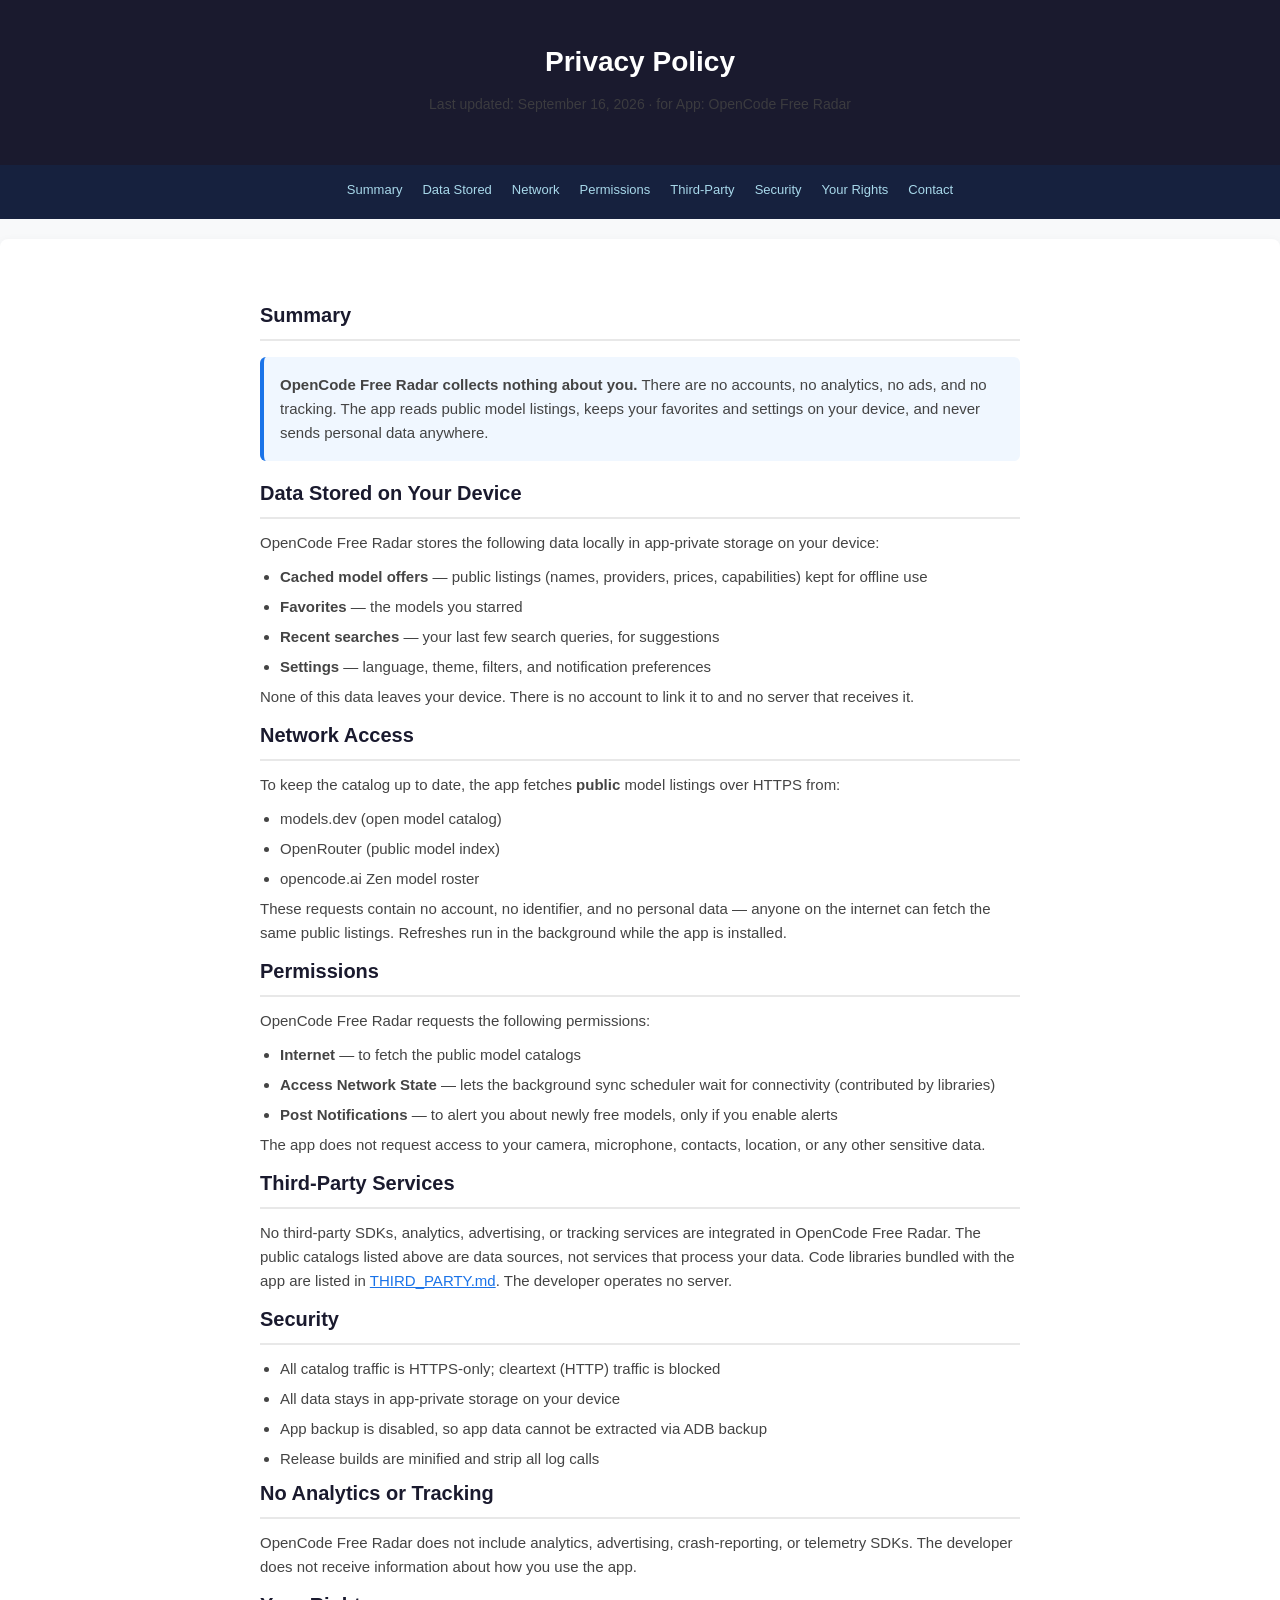
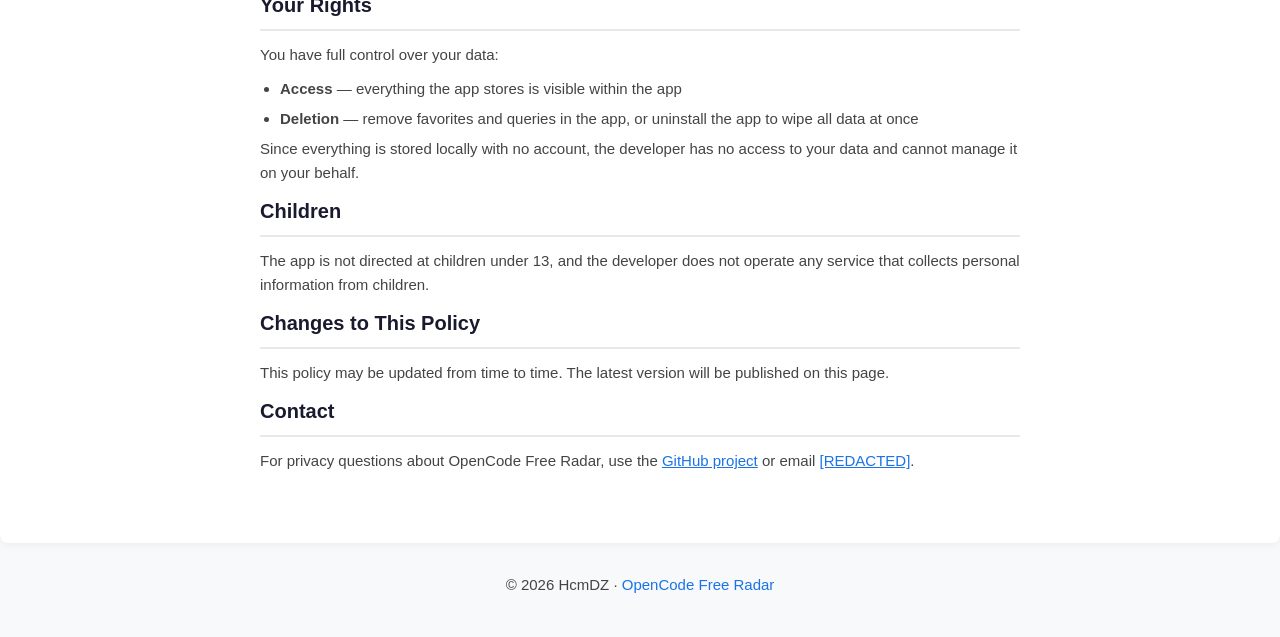
==== docs/privacy/index.html @ 8f24525a "docs(privacy): add hosted policy page and link it Policy adapted to the app: public catalogs over HT" ====
<!DOCTYPE html>
<html lang="en">
<head>
    <meta charset="UTF-8">
    <meta name="viewport" content="width=device-width, initial-scale=1.0">
    <title>Privacy Policy - OpenCode Free Radar</title>
    <style>
        * { margin: 0; padding: 0; box-sizing: border-box; }
        body { font-family: -apple-system, BlinkMacSystemFont, 'Segoe UI', Roboto, sans-serif; line-height: 1.6; color: #333; background: #f8f9fa; }
        .container { max-width: 800px; margin: 0 auto; padding: 20px; }
        header { background: #1a1a2e; color: white; padding: 40px 20px; text-align: center; }
        header h1 { font-size: 28px; margin-bottom: 8px; }
        header p { opacity: 0.8; font-size: 14px; }
        nav { background: #16213e; padding: 12px 20px; }
        nav ul { list-style: none; display: flex; gap: 20px; flex-wrap: wrap; justify-content: center; }
        nav a { color: #a8d8ea; text-decoration: none; font-size: 13px; }
        nav a:hover { color: white; }
        main { background: white; padding: 40px 30px; border-radius: 8px; margin-top: 20px; box-shadow: 0 2px 10px rgba(0,0,0,0.05); }
        h2 { color: #1a1a2e; margin: 30px 0 12px; font-size: 20px; border-bottom: 2px solid #e8e8e8; padding-bottom: 8px; }
        h2:first-child { margin-top: 0; }
        p, li { font-size: 15px; color: #444; margin-bottom: 10px; }
        ul { padding-left: 20px; }
        li { margin-bottom: 6px; }
        .highlight { background: #f0f7ff; padding: 16px; border-radius: 6px; border-left: 4px solid #1a73e8; margin: 16px 0; }
        .highlight p { margin-bottom: 0; }
        footer { text-align: center; padding: 30px; color: #888; font-size: 13px; }
        footer a { color: #1a73e8; text-decoration: none; }
        a { color: #1a73e8; }
        @media (max-width: 600px) { main { padding: 20px 16px; } header { padding: 30px 16px; } }
    </style>
</head>
<body>
    <header>
        <h1>Privacy Policy</h1>
        <p>Last updated: September 16, 2026 &middot; for App: OpenCode Free Radar</p>
    </header>
    <nav>
        <ul>
            <li><a href="#summary">Summary</a></li>
            <li><a href="#data-stored">Data Stored</a></li>
            <li><a href="#network">Network</a></li>
            <li><a href="#permissions">Permissions</a></li>
            <li><a href="#third-party">Third-Party</a></li>
            <li><a href="#security">Security</a></li>
            <li><a href="#rights">Your Rights</a></li>
            <li><a href="#contact">Contact</a></li>
        </ul>
    </nav>
    <main>
        <div class="container">
            <section id="summary">
                <h2>Summary</h2>
                <div class="highlight">
                    <p><strong>OpenCode Free Radar collects nothing about you.</strong> There are no accounts, no analytics, no ads, and no tracking. The app reads public model listings, keeps your favorites and settings on your device, and never sends personal data anywhere.</p>
                </div>
            </section>

            <section id="data-stored">
                <h2>Data Stored on Your Device</h2>
                <p>OpenCode Free Radar stores the following data locally in app-private storage on your device:</p>
                <ul>
                    <li><strong>Cached model offers</strong> &mdash; public listings (names, providers, prices, capabilities) kept for offline use</li>
                    <li><strong>Favorites</strong> &mdash; the models you starred</li>
                    <li><strong>Recent searches</strong> &mdash; your last few search queries, for suggestions</li>
                    <li><strong>Settings</strong> &mdash; language, theme, filters, and notification preferences</li>
                </ul>
                <p>None of this data leaves your device. There is no account to link it to and no server that receives it.</p>
            </section>

            <section id="network">
                <h2>Network Access</h2>
                <p>To keep the catalog up to date, the app fetches <strong>public</strong> model listings over HTTPS from:</p>
                <ul>
                    <li>models.dev (open model catalog)</li>
                    <li>OpenRouter (public model index)</li>
                    <li>opencode.ai Zen model roster</li>
                </ul>
                <p>These requests contain no account, no identifier, and no personal data &mdash; anyone on the internet can fetch the same public listings. Refreshes run in the background while the app is installed.</p>
            </section>

            <section id="permissions">
                <h2>Permissions</h2>
                <p>OpenCode Free Radar requests the following permissions:</p>
                <ul>
                    <li><strong>Internet</strong> &mdash; to fetch the public model catalogs</li>
                    <li><strong>Access Network State</strong> &mdash; lets the background sync scheduler wait for connectivity (contributed by libraries)</li>
                    <li><strong>Post Notifications</strong> &mdash; to alert you about newly free models, only if you enable alerts</li>
                </ul>
                <p>The app does not request access to your camera, microphone, contacts, location, or any other sensitive data.</p>
            </section>

            <section id="third-party">
                <h2>Third-Party Services</h2>
                <p>No third-party SDKs, analytics, advertising, or tracking services are integrated in OpenCode Free Radar. The public catalogs listed above are data sources, not services that process your data. Code libraries bundled with the app are listed in <a href="https://github.com/Hcmdz/OpenCode-Free-Radar/blob/main/THIRD_PARTY.md" target="_blank">THIRD_PARTY.md</a>. The developer operates no server.</p>
            </section>

            <section id="security">
                <h2>Security</h2>
                <ul>
                    <li>All catalog traffic is HTTPS-only; cleartext (HTTP) traffic is blocked</li>
                    <li>All data stays in app-private storage on your device</li>
                    <li>App backup is disabled, so app data cannot be extracted via ADB backup</li>
                    <li>Release builds are minified and strip all log calls</li>
                </ul>
            </section>

            <section>
                <h2>No Analytics or Tracking</h2>
                <p>OpenCode Free Radar does not include analytics, advertising, crash-reporting, or telemetry SDKs. The developer does not receive information about how you use the app.</p>
            </section>

            <section id="rights">
                <h2>Your Rights</h2>
                <p>You have full control over your data:</p>
                <ul>
                    <li><strong>Access</strong> &mdash; everything the app stores is visible within the app</li>
                    <li><strong>Deletion</strong> &mdash; remove favorites and queries in the app, or uninstall the app to wipe all data at once</li>
                </ul>
                <p>Since everything is stored locally with no account, the developer has no access to your data and cannot manage it on your behalf.</p>
            </section>

            <section>
                <h2>Children</h2>
                <p>The app is not directed at children under 13, and the developer does not operate any service that collects personal information from children.</p>
            </section>

            <section>
                <h2>Changes to This Policy</h2>
                <p>This policy may be updated from time to time. The latest version will be published on this page.</p>
            </section>

            <section id="contact">
                <h2>Contact</h2>
                <p>For privacy questions about OpenCode Free Radar, use the <a href="https://github.com/Hcmdz/OpenCode-Free-Radar/issues" target="_blank">GitHub project</a> or email <a href="mailto:[REDACTED]">[REDACTED]</a>.</p>
            </section>
        </div>
    </main>
    <footer>
        <p>&copy; 2026 HcmDZ &middot; <a href="https://github.com/Hcmdz/OpenCode-Free-Radar" target="_blank">OpenCode Free Radar</a></p>
    </footer>
</body>
</html>
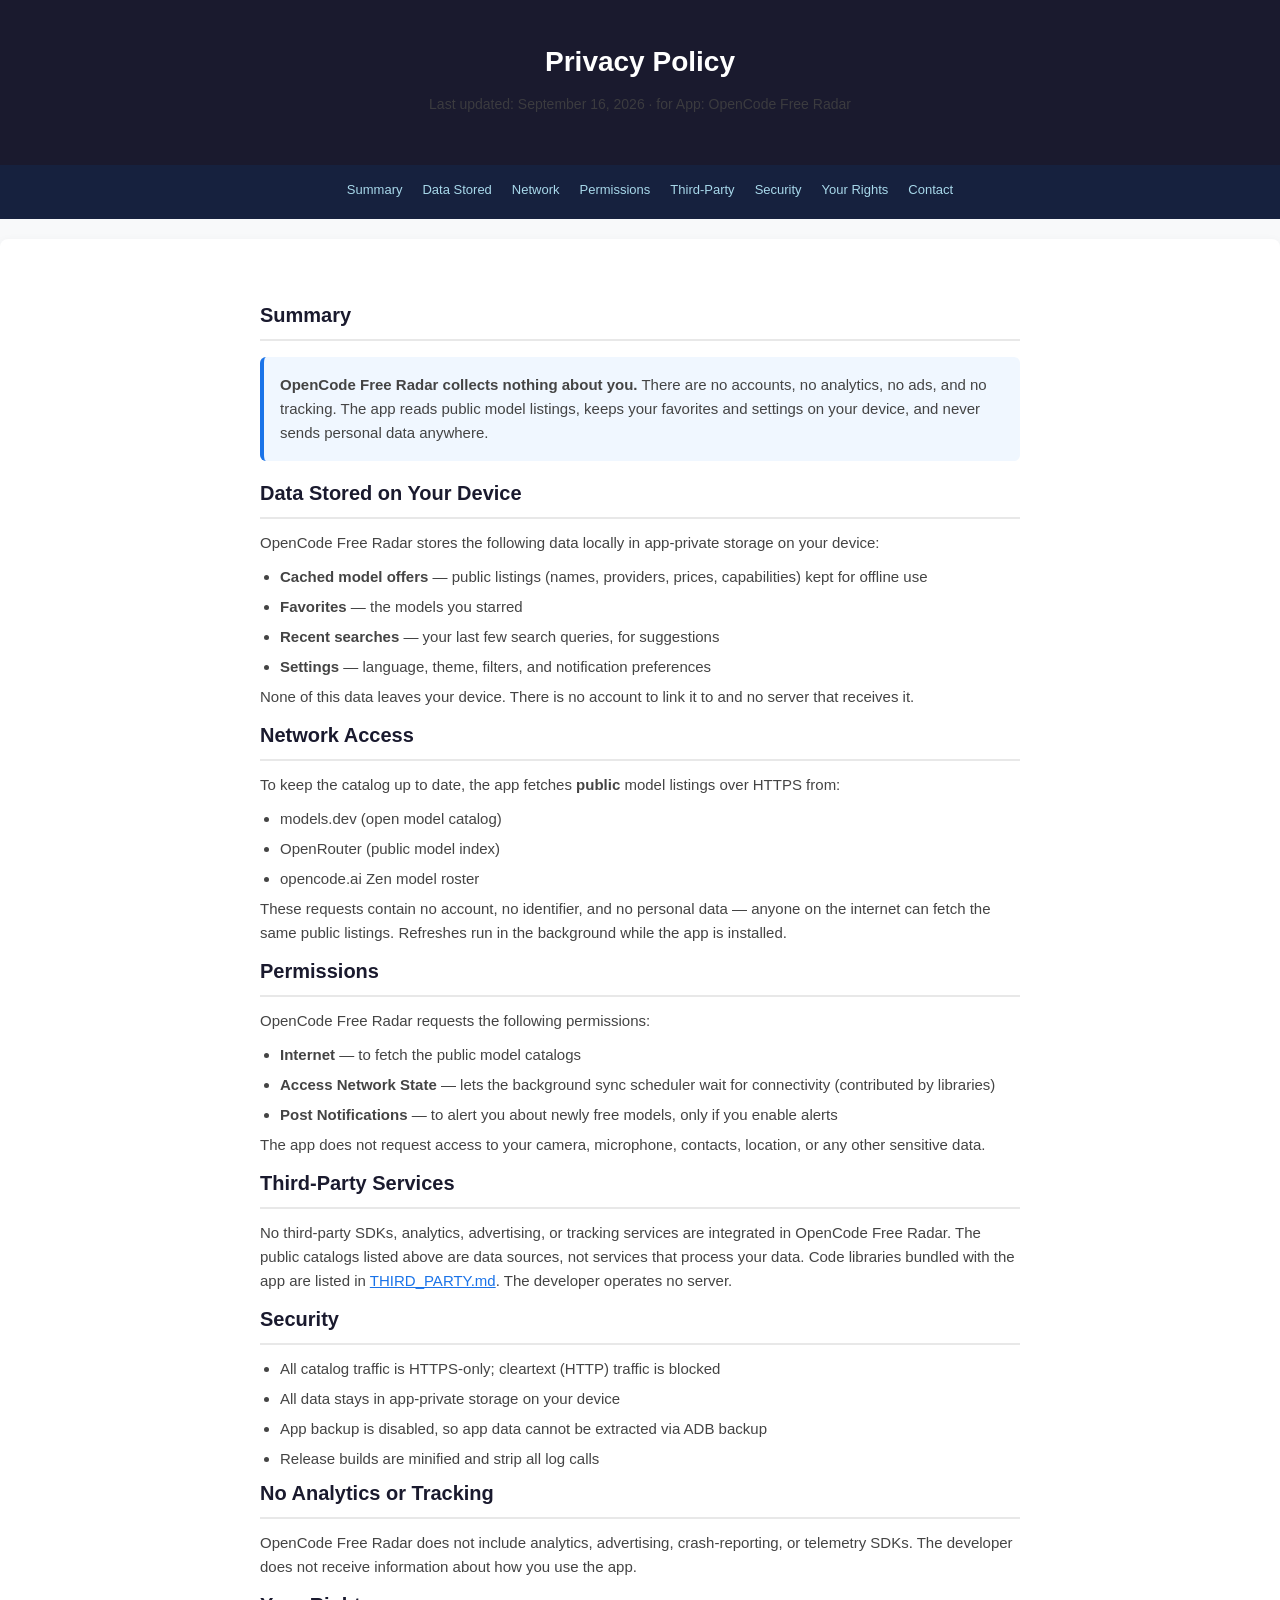
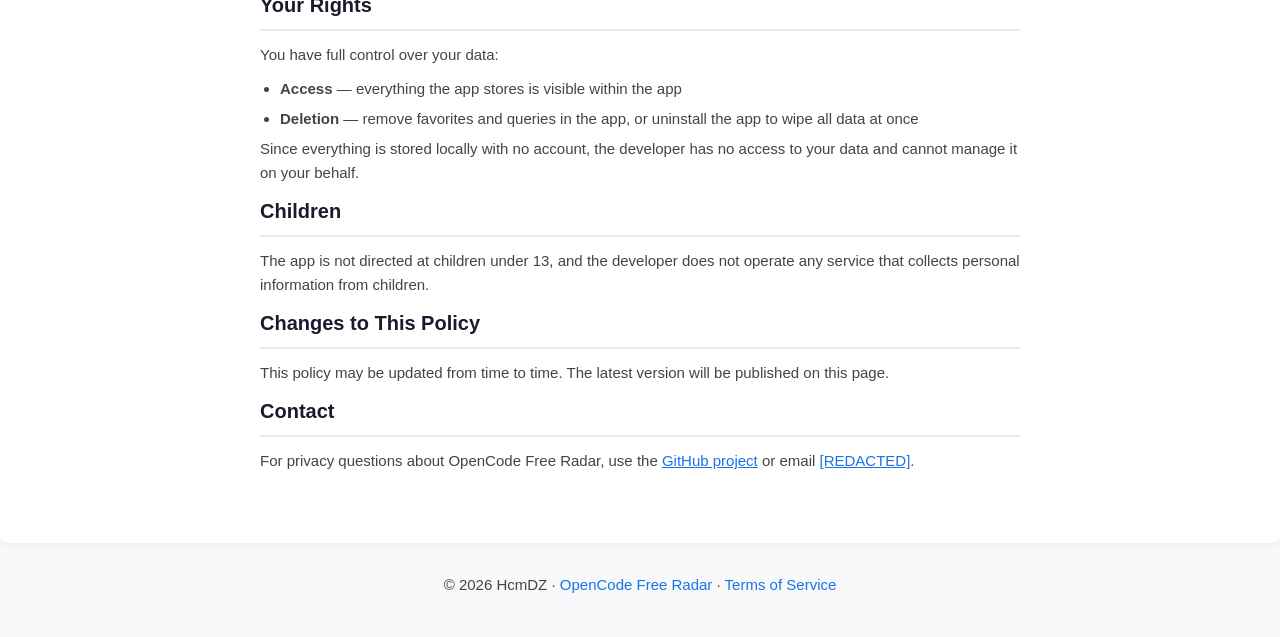
==== commit 7872ce17: "docs(legal): add hosted terms page and cross-link privacy Terms adapted to the app: public catalogs," ====
--- a/docs/privacy/index.html
+++ b/docs/privacy/index.html
@@ -136,7 +136,7 @@
         </div>
     </main>
     <footer>
-        <p>&copy; 2026 HcmDZ &middot; <a href="https://github.com/Hcmdz/OpenCode-Free-Radar" target="_blank">OpenCode Free Radar</a></p>
+        <p>&copy; 2026 HcmDZ &middot; <a href="https://github.com/Hcmdz/OpenCode-Free-Radar" target="_blank">OpenCode Free Radar</a> &middot; <a href="../terms/">Terms of Service</a></p>
     </footer>
 </body>
 </html>
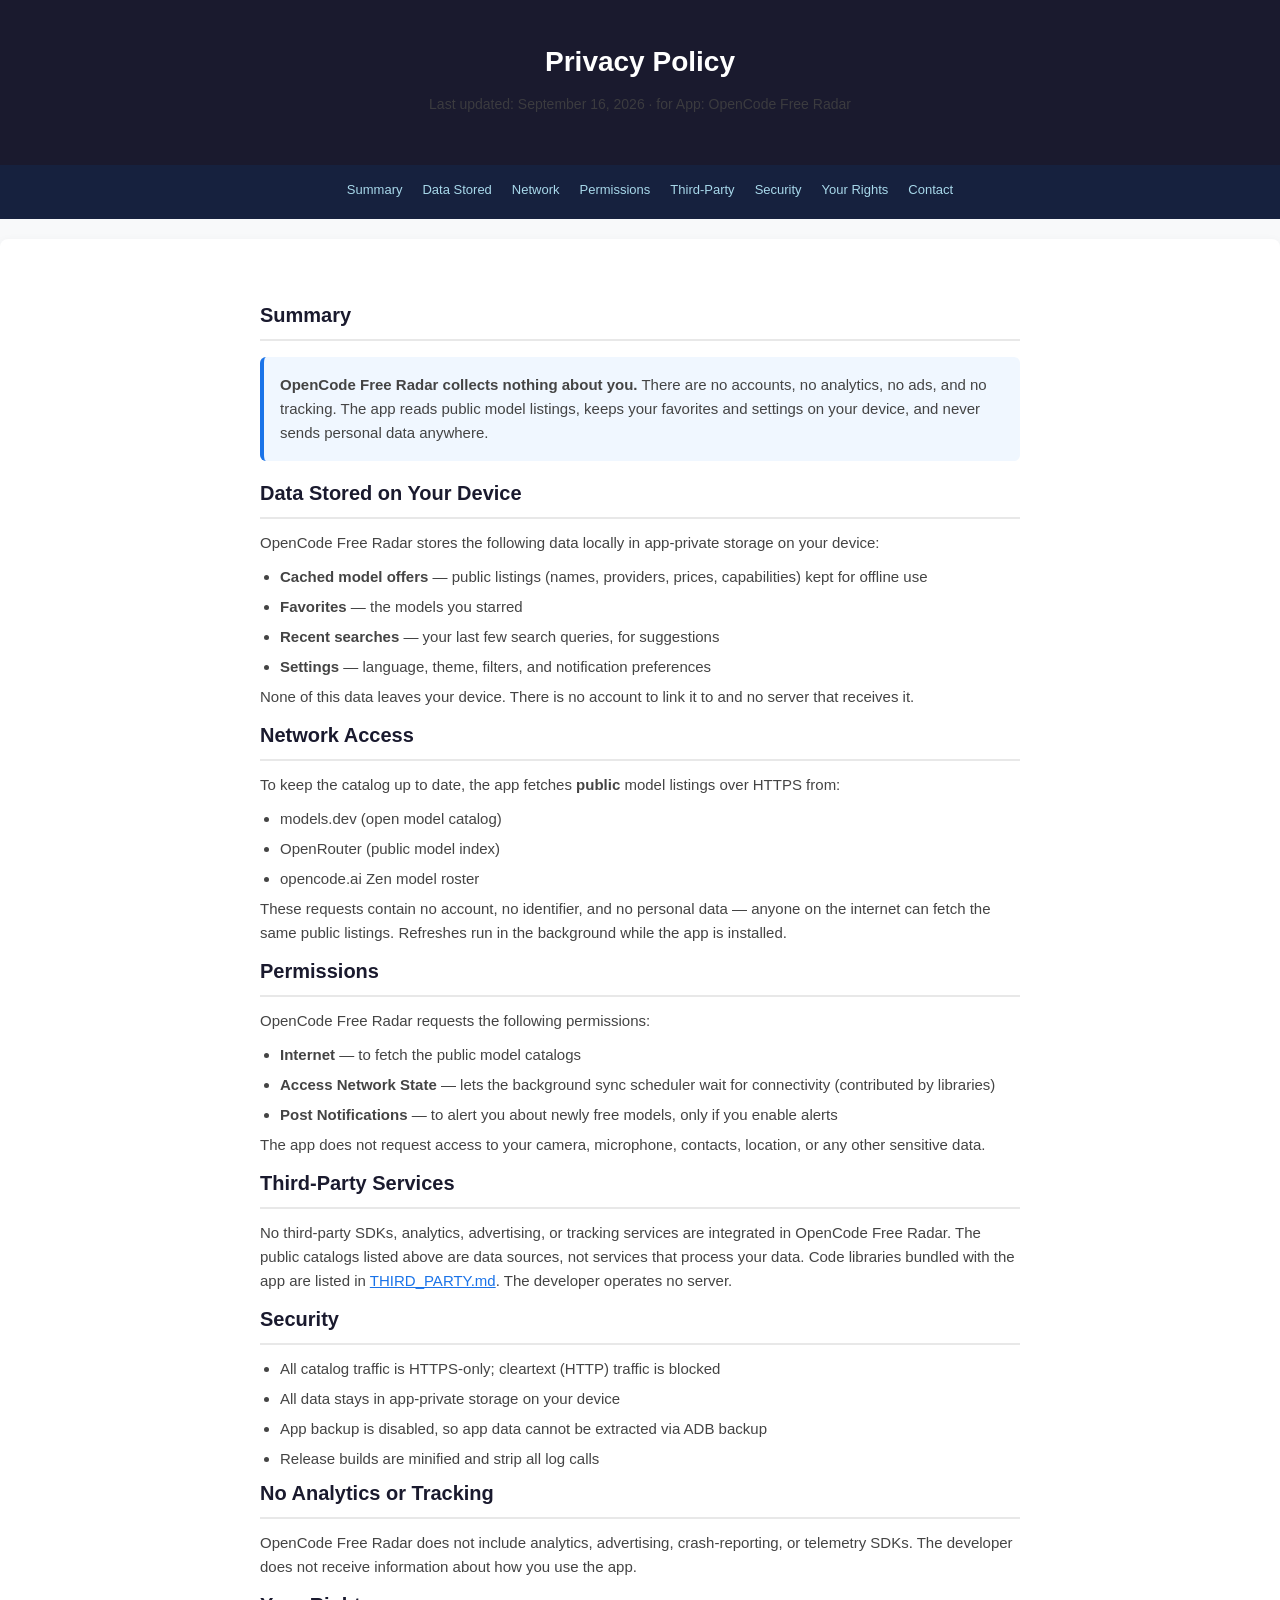
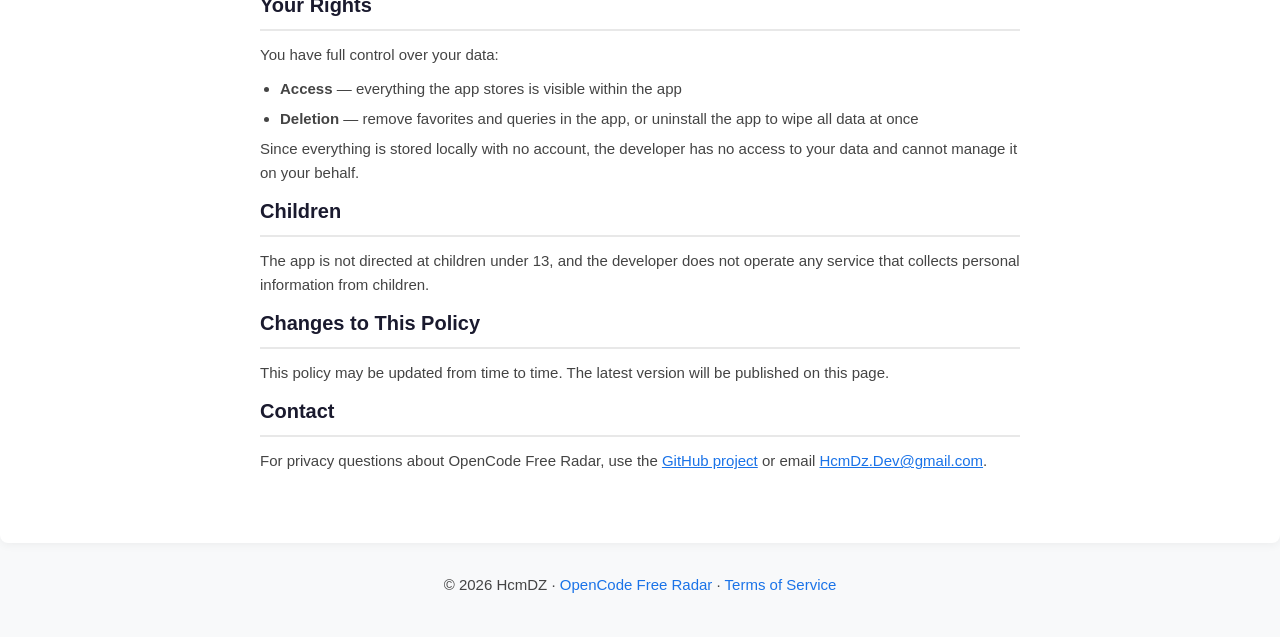
==== commit 9a2ff63b: "docs(legal): publish contact email on privacy and terms pages" ====
--- a/docs/privacy/index.html
+++ b/docs/privacy/index.html
@@ -131,7 +131,7 @@
 
             <section id="contact">
                 <h2>Contact</h2>
-                <p>For privacy questions about OpenCode Free Radar, use the <a href="https://github.com/Hcmdz/OpenCode-Free-Radar/issues" target="_blank">GitHub project</a> or email <a href="mailto:[REDACTED]">[REDACTED]</a>.</p>
+                <p>For privacy questions about OpenCode Free Radar, use the <a href="https://github.com/Hcmdz/OpenCode-Free-Radar/issues" target="_blank">GitHub project</a> or email <a href="mailto:HcmDz.Dev@gmail.com">HcmDz.Dev@gmail.com</a>.</p>
             </section>
         </div>
     </main>
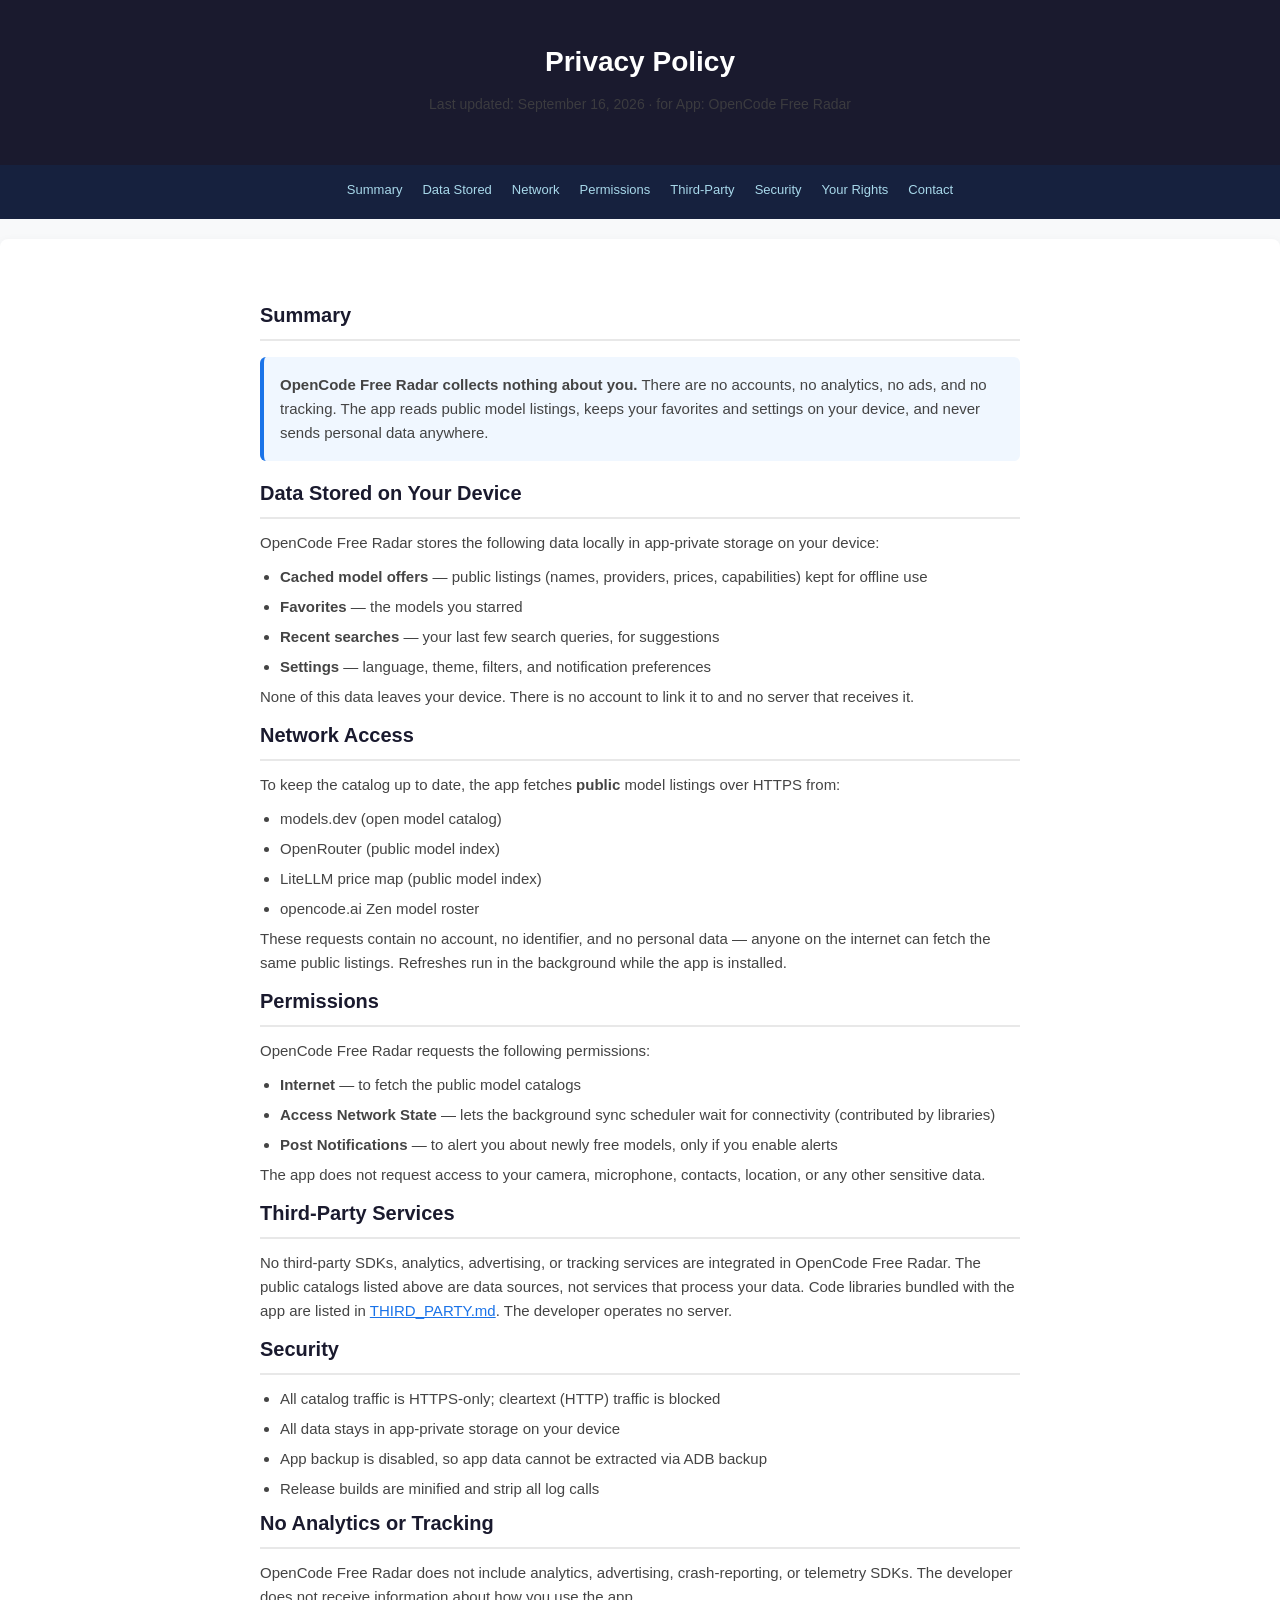
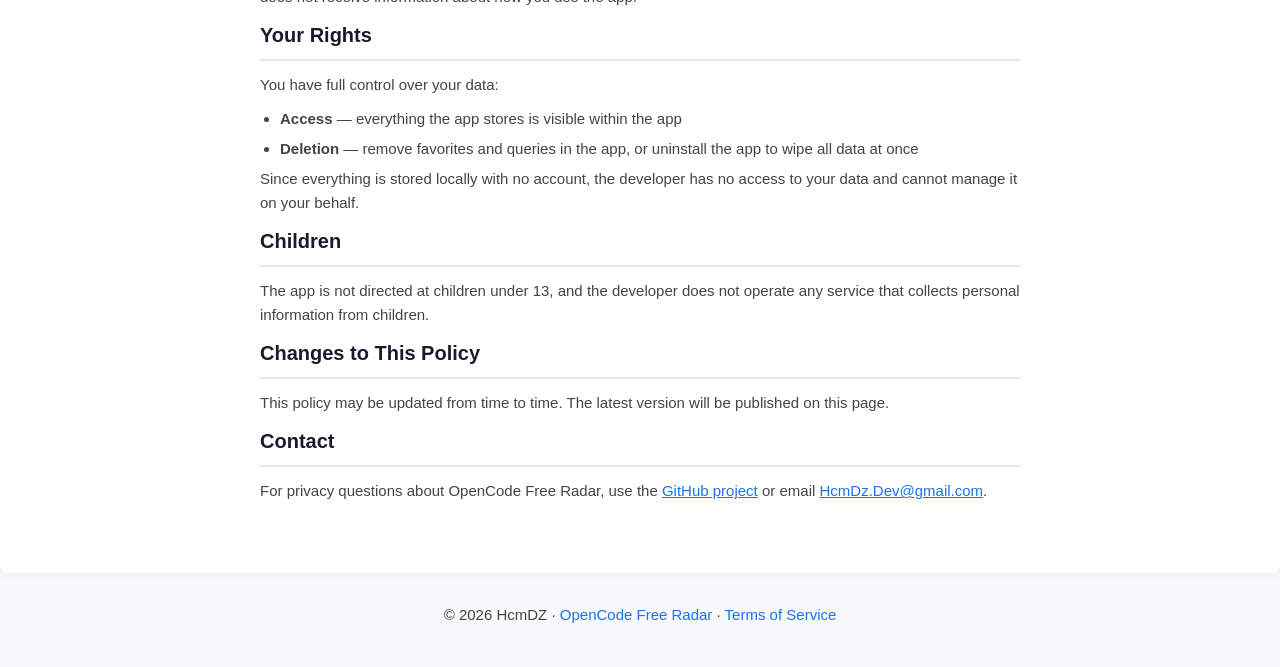
==== commit 4df65b0e: "docs: cover LiteLLM source admission and refresh site New S4 source notes with admission figures, an" ====
--- a/docs/privacy/index.html
+++ b/docs/privacy/index.html
@@ -73,6 +73,7 @@
                 <ul>
                     <li>models.dev (open model catalog)</li>
                     <li>OpenRouter (public model index)</li>
+                    <li>LiteLLM price map (public model index)</li>
                     <li>opencode.ai Zen model roster</li>
                 </ul>
                 <p>These requests contain no account, no identifier, and no personal data &mdash; anyone on the internet can fetch the same public listings. Refreshes run in the background while the app is installed.</p>
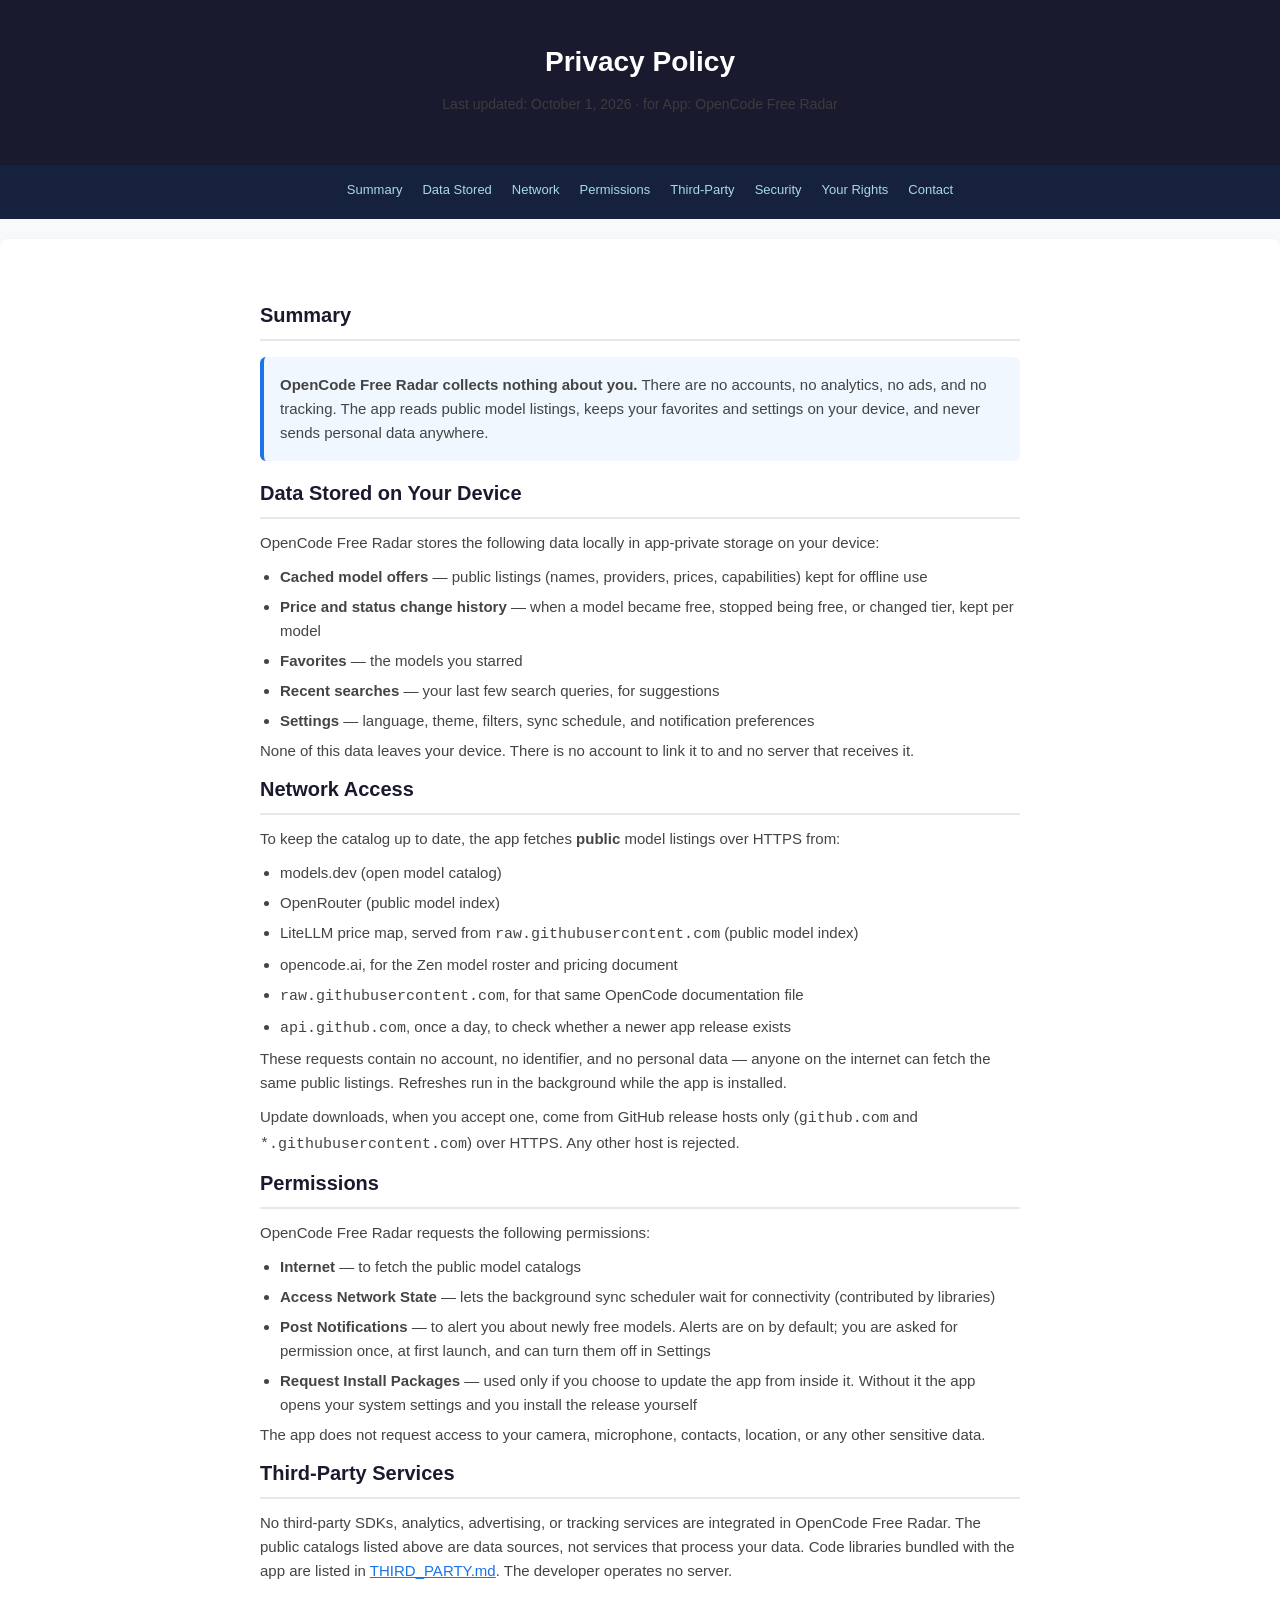
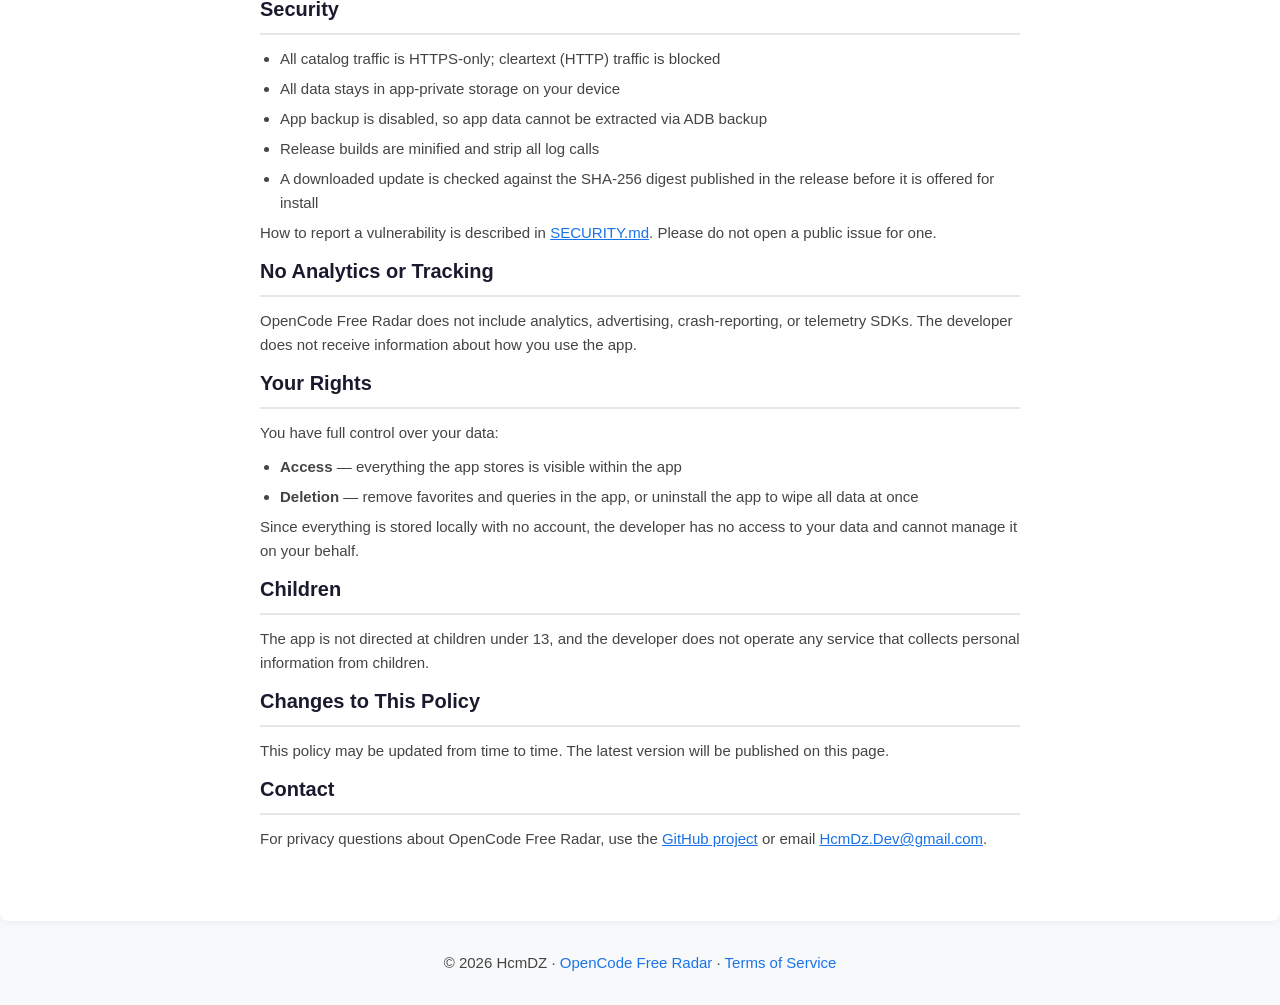
==== commit f57e5502: "docs: refresh the published site pages The landing page still advertised 0.2.0 while the app is at 0" ====
--- a/docs/privacy/index.html
+++ b/docs/privacy/index.html
@@ -32,7 +32,7 @@
 <body>
     <header>
         <h1>Privacy Policy</h1>
-        <p>Last updated: September 16, 2026 &middot; for App: OpenCode Free Radar</p>
+        <p>Last updated: October 1, 2026 &middot; for App: OpenCode Free Radar</p>
     </header>
     <nav>
         <ul>
@@ -60,9 +60,10 @@
                 <p>OpenCode Free Radar stores the following data locally in app-private storage on your device:</p>
                 <ul>
                     <li><strong>Cached model offers</strong> &mdash; public listings (names, providers, prices, capabilities) kept for offline use</li>
+                    <li><strong>Price and status change history</strong> &mdash; when a model became free, stopped being free, or changed tier, kept per model</li>
                     <li><strong>Favorites</strong> &mdash; the models you starred</li>
                     <li><strong>Recent searches</strong> &mdash; your last few search queries, for suggestions</li>
-                    <li><strong>Settings</strong> &mdash; language, theme, filters, and notification preferences</li>
+                    <li><strong>Settings</strong> &mdash; language, theme, filters, sync schedule, and notification preferences</li>
                 </ul>
                 <p>None of this data leaves your device. There is no account to link it to and no server that receives it.</p>
             </section>
@@ -73,10 +74,13 @@
                 <ul>
                     <li>models.dev (open model catalog)</li>
                     <li>OpenRouter (public model index)</li>
-                    <li>LiteLLM price map (public model index)</li>
-                    <li>opencode.ai Zen model roster</li>
+                    <li>LiteLLM price map, served from <code>raw.githubusercontent.com</code> (public model index)</li>
+                    <li>opencode.ai, for the Zen model roster and pricing document</li>
+                    <li><code>raw.githubusercontent.com</code>, for that same OpenCode documentation file</li>
+                    <li><code>api.github.com</code>, once a day, to check whether a newer app release exists</li>
                 </ul>
                 <p>These requests contain no account, no identifier, and no personal data &mdash; anyone on the internet can fetch the same public listings. Refreshes run in the background while the app is installed.</p>
+                <p>Update downloads, when you accept one, come from GitHub release hosts only (<code>github.com</code> and <code>*.githubusercontent.com</code>) over HTTPS. Any other host is rejected.</p>
             </section>
 
             <section id="permissions">
@@ -85,7 +89,8 @@
                 <ul>
                     <li><strong>Internet</strong> &mdash; to fetch the public model catalogs</li>
                     <li><strong>Access Network State</strong> &mdash; lets the background sync scheduler wait for connectivity (contributed by libraries)</li>
-                    <li><strong>Post Notifications</strong> &mdash; to alert you about newly free models, only if you enable alerts</li>
+                    <li><strong>Post Notifications</strong> &mdash; to alert you about newly free models. Alerts are on by default; you are asked for permission once, at first launch, and can turn them off in Settings</li>
+                    <li><strong>Request Install Packages</strong> &mdash; used only if you choose to update the app from inside it. Without it the app opens your system settings and you install the release yourself</li>
                 </ul>
                 <p>The app does not request access to your camera, microphone, contacts, location, or any other sensitive data.</p>
             </section>
@@ -102,7 +107,9 @@
                     <li>All data stays in app-private storage on your device</li>
                     <li>App backup is disabled, so app data cannot be extracted via ADB backup</li>
                     <li>Release builds are minified and strip all log calls</li>
+                    <li>A downloaded update is checked against the SHA-256 digest published in the release before it is offered for install</li>
                 </ul>
+                <p>How to report a vulnerability is described in <a href="https://github.com/Hcmdz/OpenCode-Free-Radar/blob/main/SECURITY.md" target="_blank" rel="noopener">SECURITY.md</a>. Please do not open a public issue for one.</p>
             </section>
 
             <section>
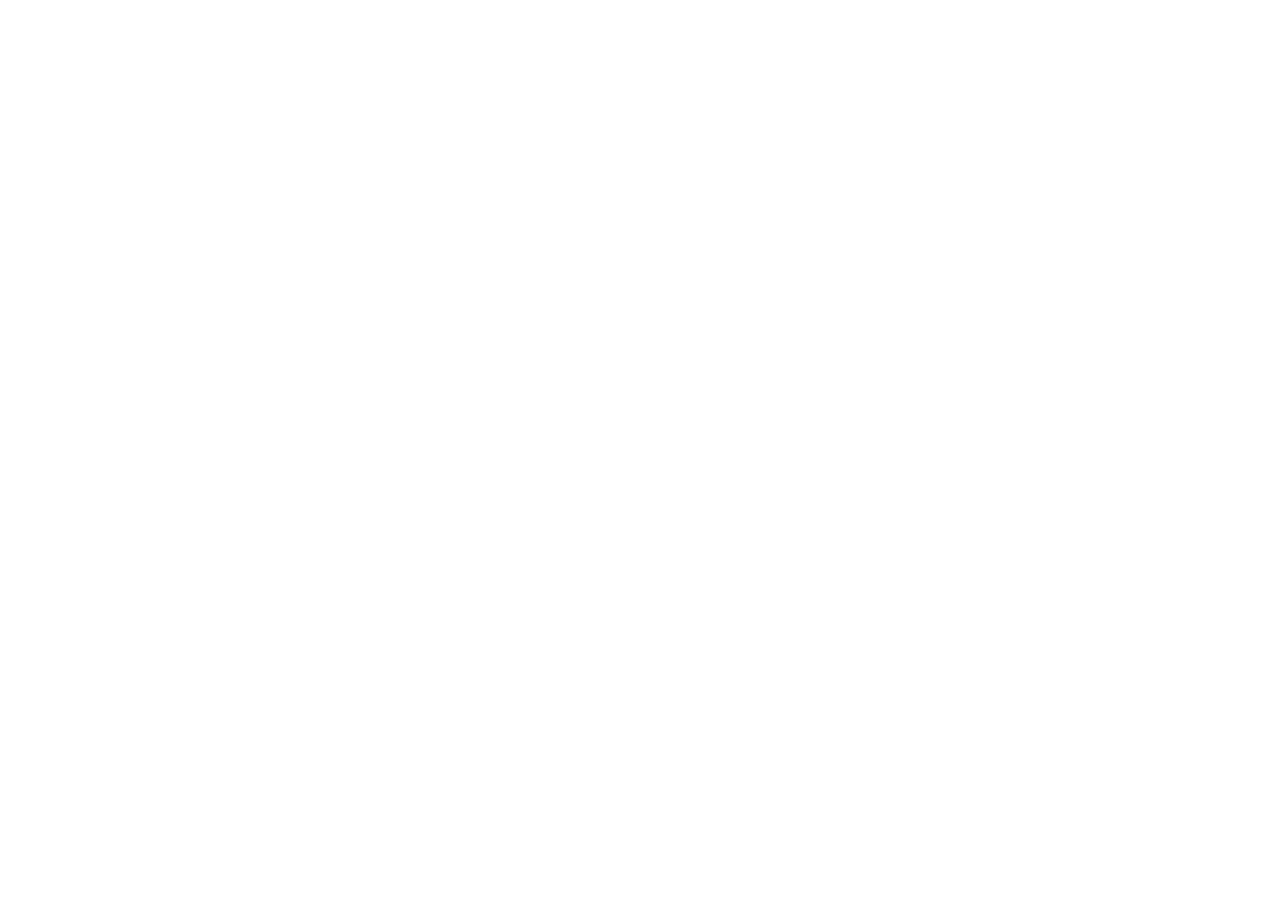
==== commit 85375dbe: "docs: point the site at its new single URL The landing page and its legal pages move to the user sit" ====
--- a/docs/privacy/index.html
+++ b/docs/privacy/index.html
@@ -1,150 +1,14 @@
-<!DOCTYPE html>
+<!doctype html>
 <html lang="en">
 <head>
-    <meta charset="UTF-8">
-    <meta name="viewport" content="width=device-width, initial-scale=1.0">
-    <title>Privacy Policy - OpenCode Free Radar</title>
-    <style>
-        * { margin: 0; padding: 0; box-sizing: border-box; }
-        body { font-family: -apple-system, BlinkMacSystemFont, 'Segoe UI', Roboto, sans-serif; line-height: 1.6; color: #333; background: #f8f9fa; }
-        .container { max-width: 800px; margin: 0 auto; padding: 20px; }
-        header { background: #1a1a2e; color: white; padding: 40px 20px; text-align: center; }
-        header h1 { font-size: 28px; margin-bottom: 8px; }
-        header p { opacity: 0.8; font-size: 14px; }
-        nav { background: #16213e; padding: 12px 20px; }
-        nav ul { list-style: none; display: flex; gap: 20px; flex-wrap: wrap; justify-content: center; }
-        nav a { color: #a8d8ea; text-decoration: none; font-size: 13px; }
-        nav a:hover { color: white; }
-        main { background: white; padding: 40px 30px; border-radius: 8px; margin-top: 20px; box-shadow: 0 2px 10px rgba(0,0,0,0.05); }
-        h2 { color: #1a1a2e; margin: 30px 0 12px; font-size: 20px; border-bottom: 2px solid #e8e8e8; padding-bottom: 8px; }
-        h2:first-child { margin-top: 0; }
-        p, li { font-size: 15px; color: #444; margin-bottom: 10px; }
-        ul { padding-left: 20px; }
-        li { margin-bottom: 6px; }
-        .highlight { background: #f0f7ff; padding: 16px; border-radius: 6px; border-left: 4px solid #1a73e8; margin: 16px 0; }
-        .highlight p { margin-bottom: 0; }
-        footer { text-align: center; padding: 30px; color: #888; font-size: 13px; }
-        footer a { color: #1a73e8; text-decoration: none; }
-        a { color: #1a73e8; }
-        @media (max-width: 600px) { main { padding: 20px 16px; } header { padding: 30px 16px; } }
-    </style>
+  <meta charset="utf-8">
+  <meta name="viewport" content="width=device-width, initial-scale=1">
+  <title>Moved — Privacy Policy — OpenCode Free Radar</title>
+  <link rel="canonical" href="https://hcmdz.github.io/opencode-free-radar/privacy/">
+  <meta http-equiv="refresh" content="0; url=https://hcmdz.github.io/opencode-free-radar/privacy/">
+  <meta name="robots" content="noindex">
 </head>
 <body>
-    <header>
-        <h1>Privacy Policy</h1>
-        <p>Last updated: October 1, 2026 &middot; for App: OpenCode Free Radar</p>
-    </header>
-    <nav>
-        <ul>
-            <li><a href="#summary">Summary</a></li>
-            <li><a href="#data-stored">Data Stored</a></li>
-            <li><a href="#network">Network</a></li>
-            <li><a href="#permissions">Permissions</a></li>
-            <li><a href="#third-party">Third-Party</a></li>
-            <li><a href="#security">Security</a></li>
-            <li><a href="#rights">Your Rights</a></li>
-            <li><a href="#contact">Contact</a></li>
-        </ul>
-    </nav>
-    <main>
-        <div class="container">
-            <section id="summary">
-                <h2>Summary</h2>
-                <div class="highlight">
-                    <p><strong>OpenCode Free Radar collects nothing about you.</strong> There are no accounts, no analytics, no ads, and no tracking. The app reads public model listings, keeps your favorites and settings on your device, and never sends personal data anywhere.</p>
-                </div>
-            </section>
-
-            <section id="data-stored">
-                <h2>Data Stored on Your Device</h2>
-                <p>OpenCode Free Radar stores the following data locally in app-private storage on your device:</p>
-                <ul>
-                    <li><strong>Cached model offers</strong> &mdash; public listings (names, providers, prices, capabilities) kept for offline use</li>
-                    <li><strong>Price and status change history</strong> &mdash; when a model became free, stopped being free, or changed tier, kept per model</li>
-                    <li><strong>Favorites</strong> &mdash; the models you starred</li>
-                    <li><strong>Recent searches</strong> &mdash; your last few search queries, for suggestions</li>
-                    <li><strong>Settings</strong> &mdash; language, theme, filters, sync schedule, and notification preferences</li>
-                </ul>
-                <p>None of this data leaves your device. There is no account to link it to and no server that receives it.</p>
-            </section>
-
-            <section id="network">
-                <h2>Network Access</h2>
-                <p>To keep the catalog up to date, the app fetches <strong>public</strong> model listings over HTTPS from:</p>
-                <ul>
-                    <li>models.dev (open model catalog)</li>
-                    <li>OpenRouter (public model index)</li>
-                    <li>LiteLLM price map, served from <code>raw.githubusercontent.com</code> (public model index)</li>
-                    <li>opencode.ai, for the Zen model roster and pricing document</li>
-                    <li><code>raw.githubusercontent.com</code>, for that same OpenCode documentation file</li>
-                    <li><code>api.github.com</code>, once a day, to check whether a newer app release exists</li>
-                </ul>
-                <p>These requests contain no account, no identifier, and no personal data &mdash; anyone on the internet can fetch the same public listings. Refreshes run in the background while the app is installed.</p>
-                <p>Update downloads, when you accept one, come from GitHub release hosts only (<code>github.com</code> and <code>*.githubusercontent.com</code>) over HTTPS. Any other host is rejected.</p>
-            </section>
-
-            <section id="permissions">
-                <h2>Permissions</h2>
-                <p>OpenCode Free Radar requests the following permissions:</p>
-                <ul>
-                    <li><strong>Internet</strong> &mdash; to fetch the public model catalogs</li>
-                    <li><strong>Access Network State</strong> &mdash; lets the background sync scheduler wait for connectivity (contributed by libraries)</li>
-                    <li><strong>Post Notifications</strong> &mdash; to alert you about newly free models. Alerts are on by default; you are asked for permission once, at first launch, and can turn them off in Settings</li>
-                    <li><strong>Request Install Packages</strong> &mdash; used only if you choose to update the app from inside it. Without it the app opens your system settings and you install the release yourself</li>
-                </ul>
-                <p>The app does not request access to your camera, microphone, contacts, location, or any other sensitive data.</p>
-            </section>
-
-            <section id="third-party">
-                <h2>Third-Party Services</h2>
-                <p>No third-party SDKs, analytics, advertising, or tracking services are integrated in OpenCode Free Radar. The public catalogs listed above are data sources, not services that process your data. Code libraries bundled with the app are listed in <a href="https://github.com/Hcmdz/OpenCode-Free-Radar/blob/main/THIRD_PARTY.md" target="_blank">THIRD_PARTY.md</a>. The developer operates no server.</p>
-            </section>
-
-            <section id="security">
-                <h2>Security</h2>
-                <ul>
-                    <li>All catalog traffic is HTTPS-only; cleartext (HTTP) traffic is blocked</li>
-                    <li>All data stays in app-private storage on your device</li>
-                    <li>App backup is disabled, so app data cannot be extracted via ADB backup</li>
-                    <li>Release builds are minified and strip all log calls</li>
-                    <li>A downloaded update is checked against the SHA-256 digest published in the release before it is offered for install</li>
-                </ul>
-                <p>How to report a vulnerability is described in <a href="https://github.com/Hcmdz/OpenCode-Free-Radar/blob/main/SECURITY.md" target="_blank" rel="noopener">SECURITY.md</a>. Please do not open a public issue for one.</p>
-            </section>
-
-            <section>
-                <h2>No Analytics or Tracking</h2>
-                <p>OpenCode Free Radar does not include analytics, advertising, crash-reporting, or telemetry SDKs. The developer does not receive information about how you use the app.</p>
-            </section>
-
-            <section id="rights">
-                <h2>Your Rights</h2>
-                <p>You have full control over your data:</p>
-                <ul>
-                    <li><strong>Access</strong> &mdash; everything the app stores is visible within the app</li>
-                    <li><strong>Deletion</strong> &mdash; remove favorites and queries in the app, or uninstall the app to wipe all data at once</li>
-                </ul>
-                <p>Since everything is stored locally with no account, the developer has no access to your data and cannot manage it on your behalf.</p>
-            </section>
-
-            <section>
-                <h2>Children</h2>
-                <p>The app is not directed at children under 13, and the developer does not operate any service that collects personal information from children.</p>
-            </section>
-
-            <section>
-                <h2>Changes to This Policy</h2>
-                <p>This policy may be updated from time to time. The latest version will be published on this page.</p>
-            </section>
-
-            <section id="contact">
-                <h2>Contact</h2>
-                <p>For privacy questions about OpenCode Free Radar, use the <a href="https://github.com/Hcmdz/OpenCode-Free-Radar/issues" target="_blank">GitHub project</a> or email <a href="mailto:HcmDz.Dev@gmail.com">HcmDz.Dev@gmail.com</a>.</p>
-            </section>
-        </div>
-    </main>
-    <footer>
-        <p>&copy; 2026 HcmDZ &middot; <a href="https://github.com/Hcmdz/OpenCode-Free-Radar" target="_blank">OpenCode Free Radar</a> &middot; <a href="../terms/">Terms of Service</a></p>
-    </footer>
+  <p>This page moved to <a href="https://hcmdz.github.io/opencode-free-radar/privacy/">hcmdz.github.io/opencode-free-radar/privacy</a>.</p>
 </body>
 </html>
